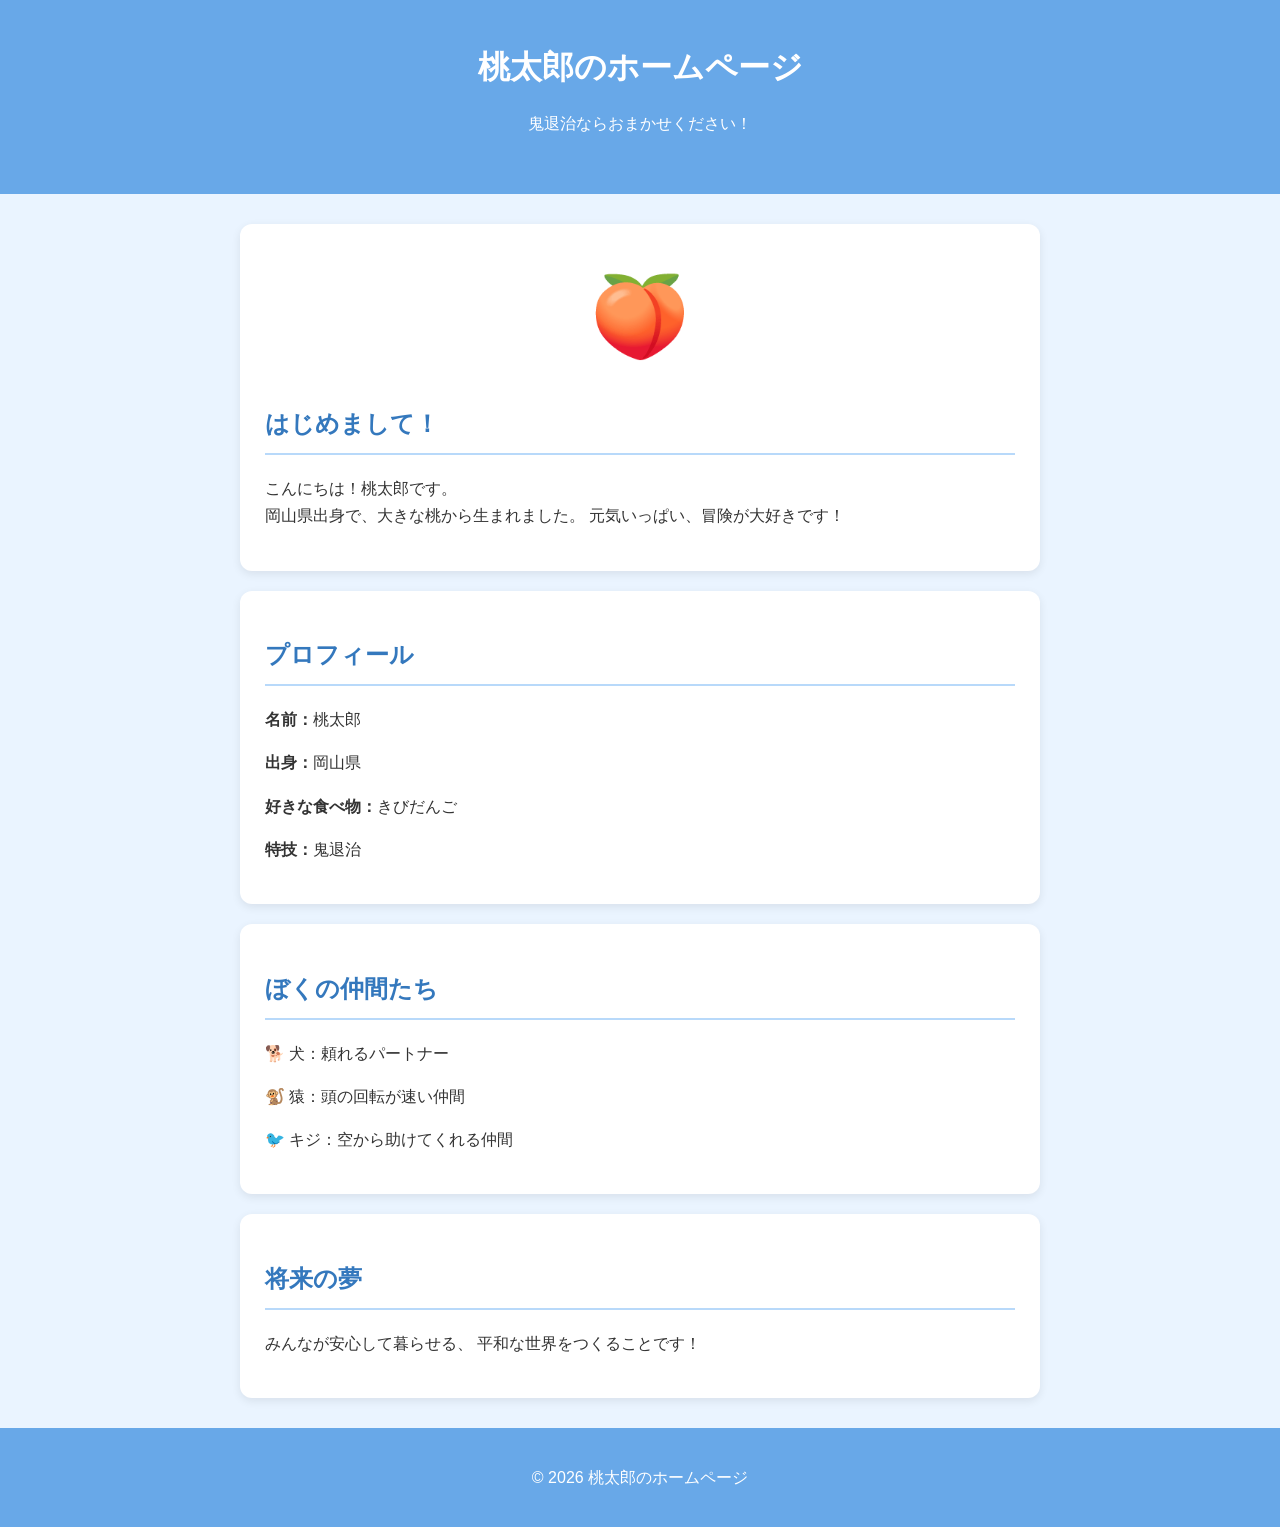
==== index.html @ 3cd0d5cb "first commit" ====
<!DOCTYPE html>
<html lang="ja">
<head>
  <meta charset="UTF-8">
  <meta name="viewport" content="width=device-width, initial-scale=1.0">
  <title>桃太郎の自己紹介</title>

  <style>
    /* ページ全体 */
    body {
      margin: 0;
      font-family: "Arial", sans-serif;
      background-color: #eaf4ff;
      color: #333;
      line-height: 1.7;
    }

    /* ヘッダー */
    header {
      background-color: #68a8e8;
      color: white;
      text-align: center;
      padding: 40px 20px;
    }

    header h1 {
      margin: 0;
      font-size: 32px;
    }

    /* メインコンテンツ */
    main {
      max-width: 800px;
      margin: 30px auto;
      padding: 0 20px;
    }

    /* カード */
    section {
      background-color: white;
      padding: 25px;
      margin-bottom: 20px;
      border-radius: 12px;
      box-shadow: 0 3px 10px #00000015;
    }

    h2 {
      color: #3478bd;
      border-bottom: 2px solid #b8d9fa;
      padding-bottom: 8px;
    }

    .character {
      text-align: center;
      font-size: 80px;
    }

    /* フッター */
    footer {
      text-align: center;
      background-color: #68a8e8;
      color: white;
      padding: 20px;
    }
  </style>
</head>

<body>

  <header>
    <h1>桃太郎のホームページ</h1>
    <p>鬼退治ならおまかせください！</p>
  </header>

  <main>

    <section>
      <div class="character">🍑</div>
      <h2>はじめまして！</h2>
      <p>
        こんにちは！桃太郎です。<br>
        岡山県出身で、大きな桃から生まれました。
        元気いっぱい、冒険が大好きです！
      </p>
    </section>

    <section>
      <h2>プロフィール</h2>
      <p><strong>名前：</strong>桃太郎</p>
      <p><strong>出身：</strong>岡山県</p>
      <p><strong>好きな食べ物：</strong>きびだんご</p>
      <p><strong>特技：</strong>鬼退治</p>
    </section>

    <section>
      <h2>ぼくの仲間たち</h2>
      <p>🐕 犬：頼れるパートナー</p>
      <p>🐒 猿：頭の回転が速い仲間</p>
      <p>🐦 キジ：空から助けてくれる仲間</p>
    </section>

    <section>
      <h2>将来の夢</h2>
      <p>
        みんなが安心して暮らせる、
        平和な世界をつくることです！
      </p>
    </section>

  </main>

  <footer>
    <p>© 2026 桃太郎のホームページ</p>
  </footer>

</body>
</html>
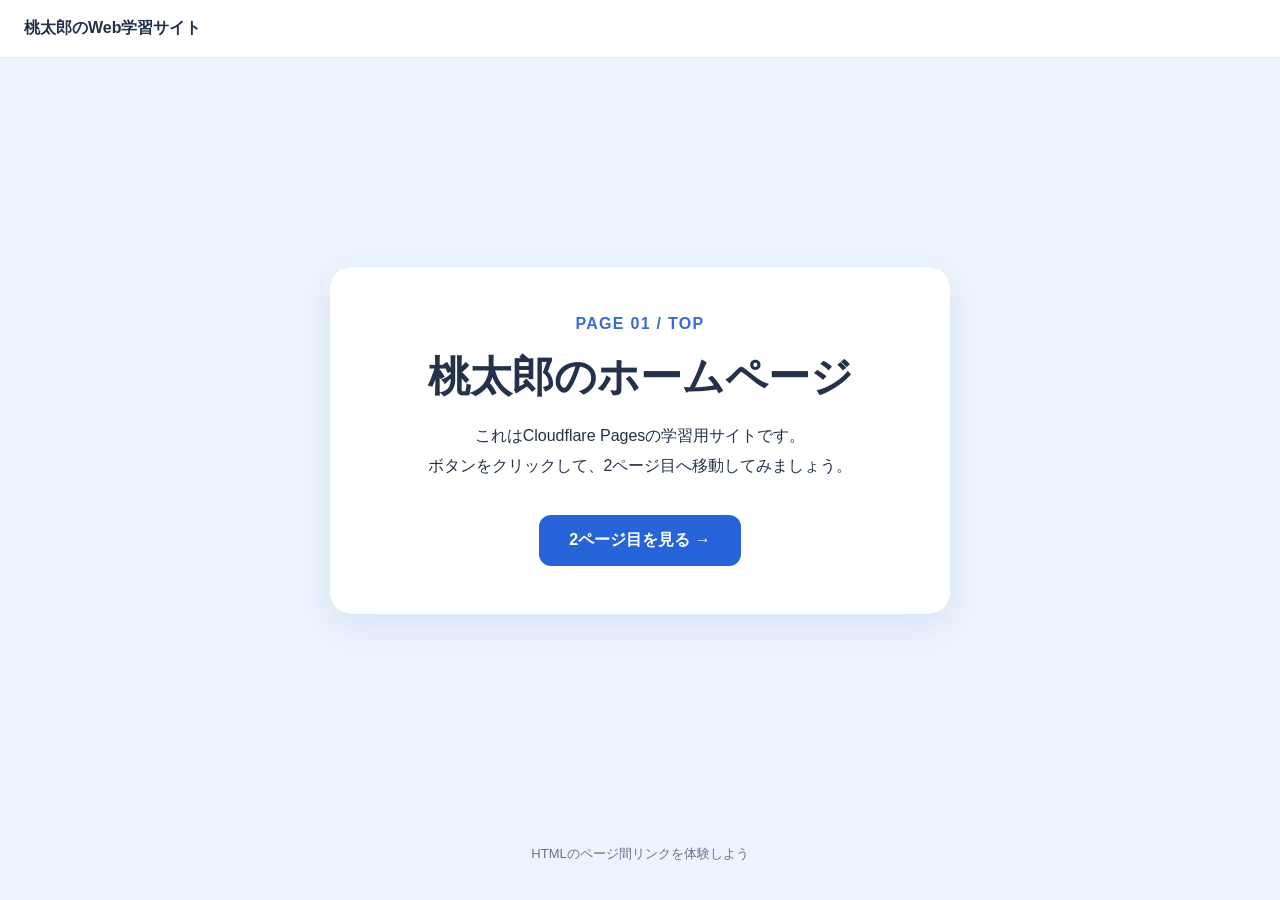
==== commit 400cf95a: "Add second page" ====
--- a/index.html
+++ b/index.html
@@ -1,118 +1,33 @@
-
 <!DOCTYPE html>
 <html lang="ja">
 <head>
   <meta charset="UTF-8">
   <meta name="viewport" content="width=device-width, initial-scale=1.0">
-  <title>桃太郎の自己紹介</title>
-
+  <title>桃太郎の学習サイト | トップ</title>
   <style>
-    /* ページ全体 */
-    body {
-      margin: 0;
-      font-family: "Arial", sans-serif;
-      background-color: #eaf4ff;
-      color: #333;
-      line-height: 1.7;
-    }
-
-    /* ヘッダー */
-    header {
-      background-color: #68a8e8;
-      color: white;
-      text-align: center;
-      padding: 40px 20px;
-    }
-
-    header h1 {
-      margin: 0;
-      font-size: 32px;
-    }
-
-    /* メインコンテンツ */
-    main {
-      max-width: 800px;
-      margin: 30px auto;
-      padding: 0 20px;
-    }
-
-    /* カード */
-    section {
-      background-color: white;
-      padding: 25px;
-      margin-bottom: 20px;
-      border-radius: 12px;
-      box-shadow: 0 3px 10px #00000015;
-    }
-
-    h2 {
-      color: #3478bd;
-      border-bottom: 2px solid #b8d9fa;
-      padding-bottom: 8px;
-    }
-
-    .character {
-      text-align: center;
-      font-size: 80px;
-    }
-
-    /* フッター */
-    footer {
-      text-align: center;
-      background-color: #68a8e8;
-      color: white;
-      padding: 20px;
-    }
+    * { box-sizing: border-box; }
+    body { margin: 0; font-family: "Segoe UI", "Yu Gothic", sans-serif; background: #edf4ff; color: #23324a; }
+    header { padding: 18px 24px; background: #fff; border-bottom: 1px solid #dce6f7; font-weight: 700; }
+    main { min-height: calc(100vh - 135px); display: grid; place-items: center; padding: 40px 20px; }
+    .card { width: min(100%, 620px); padding: 48px 32px; background: #fff; border-radius: 22px; box-shadow: 0 12px 40px rgba(29,72,130,.10); text-align: center; }
+    .label { color: #386bd8; font-weight: 700; letter-spacing: .08em; }
+    h1 { margin: 16px 0; font-size: clamp(28px, 5vw, 42px); }
+    p { line-height: 1.9; }
+    .button { display: inline-block; margin-top: 18px; padding: 15px 30px; color: white; background: #2864d9; text-decoration: none; font-weight: 700; border-radius: 12px; }
+    .button:hover { background: #164cac; }
+    footer { text-align: center; color: #65758e; padding: 22px; font-size: 13px; }
   </style>
 </head>
-
 <body>
-
-  <header>
-    <h1>桃太郎のホームページ</h1>
-    <p>鬼退治ならおまかせください！</p>
-  </header>
-
+  <header>桃太郎のWeb学習サイト</header>
   <main>
-
-    <section>
-      <div class="character">🍑</div>
-      <h2>はじめまして！</h2>
-      <p>
-        こんにちは！桃太郎です。<br>
-        岡山県出身で、大きな桃から生まれました。
-        元気いっぱい、冒険が大好きです！
-      </p>
+    <section class="card">
+      <div class="label">PAGE 01 / TOP</div>
+      <h1>桃太郎のホームページ</h1>
+      <p>これはCloudflare Pagesの学習用サイトです。<br>ボタンをクリックして、2ページ目へ移動してみましょう。</p>
+      <a class="button" href="page2.html">2ページ目を見る →</a>
     </section>
-
-    <section>
-      <h2>プロフィール</h2>
-      <p><strong>名前：</strong>桃太郎</p>
-      <p><strong>出身：</strong>岡山県</p>
-      <p><strong>好きな食べ物：</strong>きびだんご</p>
-      <p><strong>特技：</strong>鬼退治</p>
-    </section>
-
-    <section>
-      <h2>ぼくの仲間たち</h2>
-      <p>🐕 犬：頼れるパートナー</p>
-      <p>🐒 猿：頭の回転が速い仲間</p>
-      <p>🐦 キジ：空から助けてくれる仲間</p>
-    </section>
-
-    <section>
-      <h2>将来の夢</h2>
-      <p>
-        みんなが安心して暮らせる、
-        平和な世界をつくることです！
-      </p>
-    </section>
-
   </main>
-
-  <footer>
-    <p>© 2026 桃太郎のホームページ</p>
-  </footer>
-
+  <footer>HTMLのページ間リンクを体験しよう</footer>
 </body>
 </html>
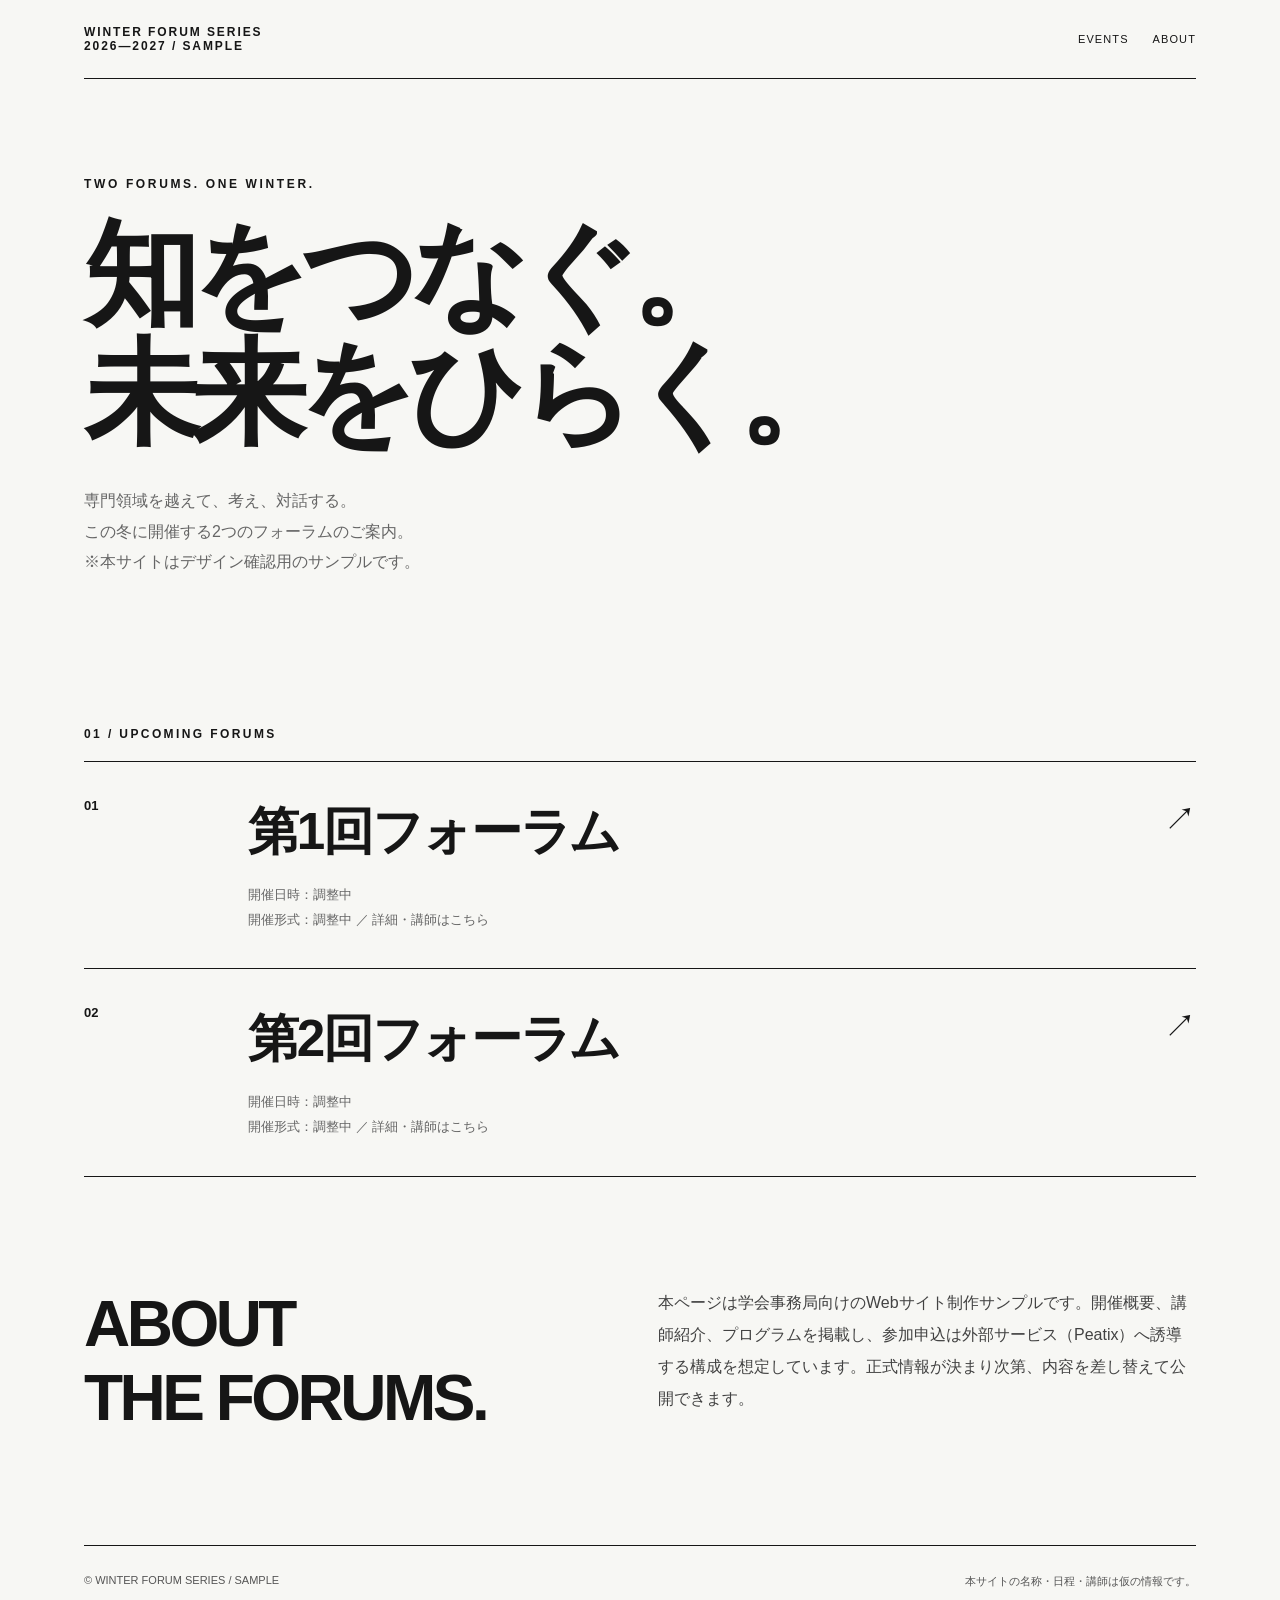
==== commit 0cd5b76e: "Update forum website" ====
--- a/index.html
+++ b/index.html
@@ -1,33 +1 @@
-<!DOCTYPE html>
-<html lang="ja">
-<head>
-  <meta charset="UTF-8">
-  <meta name="viewport" content="width=device-width, initial-scale=1.0">
-  <title>桃太郎の学習サイト | トップ</title>
-  <style>
-    * { box-sizing: border-box; }
-    body { margin: 0; font-family: "Segoe UI", "Yu Gothic", sans-serif; background: #edf4ff; color: #23324a; }
-    header { padding: 18px 24px; background: #fff; border-bottom: 1px solid #dce6f7; font-weight: 700; }
-    main { min-height: calc(100vh - 135px); display: grid; place-items: center; padding: 40px 20px; }
-    .card { width: min(100%, 620px); padding: 48px 32px; background: #fff; border-radius: 22px; box-shadow: 0 12px 40px rgba(29,72,130,.10); text-align: center; }
-    .label { color: #386bd8; font-weight: 700; letter-spacing: .08em; }
-    h1 { margin: 16px 0; font-size: clamp(28px, 5vw, 42px); }
-    p { line-height: 1.9; }
-    .button { display: inline-block; margin-top: 18px; padding: 15px 30px; color: white; background: #2864d9; text-decoration: none; font-weight: 700; border-radius: 12px; }
-    .button:hover { background: #164cac; }
-    footer { text-align: center; color: #65758e; padding: 22px; font-size: 13px; }
-  </style>
-</head>
-<body>
-  <header>桃太郎のWeb学習サイト</header>
-  <main>
-    <section class="card">
-      <div class="label">PAGE 01 / TOP</div>
-      <h1>桃太郎のホームページ</h1>
-      <p>これはCloudflare Pagesの学習用サイトです。<br>ボタンをクリックして、2ページ目へ移動してみましょう。</p>
-      <a class="button" href="page2.html">2ページ目を見る →</a>
-    </section>
-  </main>
-  <footer>HTMLのページ間リンクを体験しよう</footer>
-</body>
-</html>
+<!doctype html><html lang="ja"><head><meta charset="utf-8"><meta name="viewport" content="width=device-width,initial-scale=1"><meta name="description" content="冬季フォーラムシリーズの案内サイト（サンプル）"><title>WINTER FORUM SERIES | デザインサンプル</title><link rel="stylesheet" href="style.css"></head><body><div class="wrap"><header class="head"><a class="brand" href="index.html">WINTER FORUM SERIES<br>2026—2027 / SAMPLE</a><nav class="nav"><a href="#events">EVENTS</a><a href="#about">ABOUT</a></nav></header><main><section class="hero"><p class="eyebrow">TWO FORUMS. ONE WINTER.</p><h1>知をつなぐ。<br>未来をひらく。</h1><p>専門領域を越えて、考え、対話する。<br>この冬に開催する2つのフォーラムのご案内。<br>※本サイトはデザイン確認用のサンプルです。</p></section><section id="events"><p class="section-title">01 / UPCOMING FORUMS</p><a class="event" href="forum01.html"><span class="num">01</span><div><h2>第1回フォーラム</h2><div class="meta">開催日時：調整中<br>開催形式：調整中 ／ 詳細・講師はこちら</div></div><span class="arrow" aria-hidden="true">↗</span></a><a class="event" href="forum02.html"><span class="num">02</span><div><h2>第2回フォーラム</h2><div class="meta">開催日時：調整中<br>開催形式：調整中 ／ 詳細・講師はこちら</div></div><span class="arrow" aria-hidden="true">↗</span></a></section><section class="about" id="about"><h2>ABOUT<br>THE FORUMS.</h2><p>本ページは学会事務局向けのWebサイト制作サンプルです。開催概要、講師紹介、プログラムを掲載し、参加申込は外部サービス（Peatix）へ誘導する構成を想定しています。正式情報が決まり次第、内容を差し替えて公開できます。</p></section></main><footer><span>© WINTER FORUM SERIES / SAMPLE</span><span>本サイトの名称・日程・講師は仮の情報です。</span></footer></div></body></html>
--- a/style.css
+++ b/style.css
@@ -0,0 +1 @@
+:root{--ink:#161616;--paper:#f7f7f4;--line:#c8c8c4;--muted:#656565}*{box-sizing:border-box}html{scroll-behavior:smooth}body{margin:0;background:var(--paper);color:var(--ink);font-family:Arial,'Hiragino Kaku Gothic ProN','Yu Gothic',Meiryo,sans-serif}a{color:inherit;text-decoration:none}a:focus-visible{outline:2px solid #444;outline-offset:4px}.wrap{max-width:1240px;margin:auto;padding:0 5vw}.head{display:flex;justify-content:space-between;align-items:center;border-bottom:1px solid var(--ink);padding:25px 0;gap:20px}.brand{font-size:12px;font-weight:800;letter-spacing:.16em}.nav{display:flex;gap:24px;font-size:11px;letter-spacing:.1em}.hero{min-height:68vh;display:flex;flex-direction:column;justify-content:center;padding:70px 0}.eyebrow{font-size:12px;letter-spacing:.22em;font-weight:700;margin:0 0 24px}.hero h1{font-size:clamp(50px,9vw,130px);line-height:1.04;letter-spacing:-.07em;margin:0;font-weight:800}.hero p:last-child{margin-top:32px;color:var(--muted);line-height:1.9;max-width:640px}.section-title{font-size:12px;letter-spacing:.2em;font-weight:800;margin:36px 0 20px}.event{display:grid;grid-template-columns:140px 1fr 32px;gap:24px;padding:36px 0;border-top:1px solid var(--ink);transition:padding .2s,background .2s}.event:hover{padding-left:14px;background:#e9e9e6}.event:last-of-type{border-bottom:1px solid var(--ink)}.num{font-size:13px;font-weight:bold}.event h2{font-size:clamp(27px,4vw,54px);letter-spacing:-.045em;margin:0 0 16px}.meta{font-size:13px;color:var(--muted);line-height:1.9}.arrow{font-size:32px}.about{display:grid;grid-template-columns:1fr 1fr;gap:36px;padding:110px 0;border-bottom:1px solid var(--ink)}.about h2{font-size:clamp(35px,5vw,70px);margin:0;letter-spacing:-.055em}.about p{line-height:2;color:#424242;margin:0}footer{display:flex;justify-content:space-between;gap:20px;padding:28px 0 50px;font-size:11px;color:#555}.detail-title{font-size:clamp(44px,7vw,90px);line-height:1.15;letter-spacing:-.06em;margin:0 0 36px}.detail-intro{min-height:42vh;display:flex;justify-content:center;flex-direction:column;padding:90px 0 60px}.detail-intro>p:last-child{line-height:1.9;max-width:700px;color:var(--muted)}.data-row{display:grid;grid-template-columns:210px 1fr;border-top:1px solid var(--ink);padding:24px 0;gap:16px}.data-row:last-child{border-bottom:1px solid var(--ink)}.data-row b{font-size:12px;letter-spacing:.14em}.data-row div{font-size:16px;line-height:1.9}.speakers{padding:90px 0}.speaker{border-top:1px solid var(--ink);padding:24px 0;display:grid;grid-template-columns:70px 1fr;gap:22px}.speaker strong{font-size:25px}.speaker p{font-size:13px;color:var(--muted)}.btn{display:inline-flex;align-items:center;justify-content:space-between;min-width:min(100%,340px);border:1px solid var(--ink);padding:22px 26px;gap:30px;font-size:14px;font-weight:700;transition:background .2s,color .2s}.btn:hover{background:var(--ink);color:white}.cta{padding:40px 0 110px}.note{color:var(--muted);font-size:12px;line-height:1.8}.back{display:inline-block;margin-bottom:22px;font-size:13px;border-bottom:1px solid currentColor}@media(max-width:700px){.nav{gap:12px}.hero{min-height:58vh}.event{grid-template-columns:48px 1fr 20px;gap:10px}.event h2{font-size:27px}.arrow{font-size:23px}.about{grid-template-columns:1fr;padding:70px 0}.data-row{grid-template-columns:1fr;gap:5px}.head{padding:20px 0}footer{flex-direction:column}.speaker{grid-template-columns:40px 1fr}}
